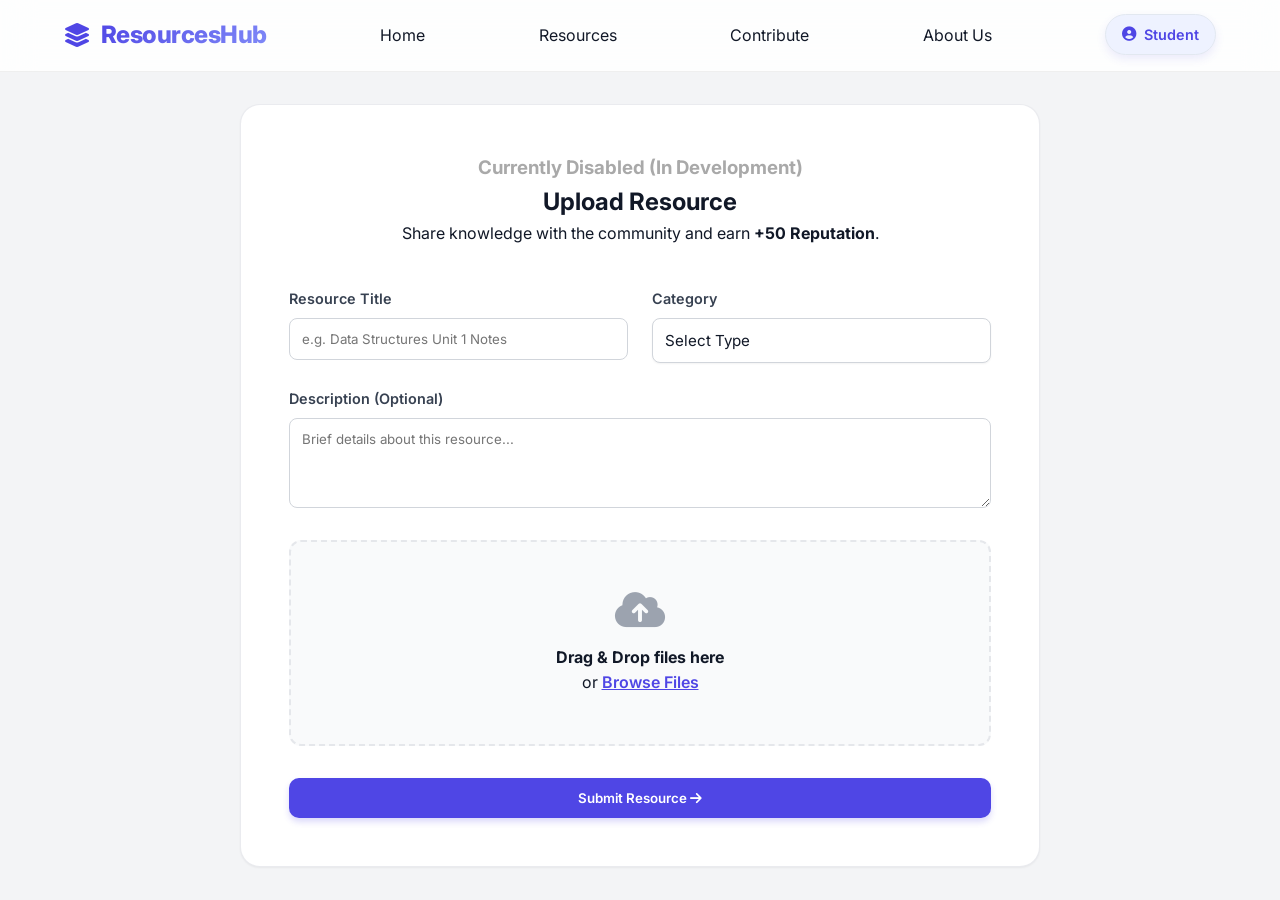
==== contribute.html @ 3573a4fd "Add files via upload" ====
<!DOCTYPE html>
<html lang="en">
<head>
    <meta charset="UTF-8">
    <meta name="viewport" content="width=device-width, initial-scale=1.0">
    <title>Contribute | ResourcesHub</title>
    <link href="https://fonts.googleapis.com/css2?family=Inter:wght@400;500;600;700&display=swap" rel="stylesheet">
    <link href="https://cdnjs.cloudflare.com/ajax/libs/font-awesome/6.4.0/css/all.min.css" rel="stylesheet">
    <link rel="stylesheet" href="style.css">
</head>
<body>

    <div class="mobile-nav-overlay" id="mobileOverlay" onclick="toggleMobileMenu()"></div>

    <header>
        <div class="brand">
            <i class="fas fa-layer-group" style="color: var(--primary);"></i> 
            <span>ResourcesHub</span>
        </div>
            <a href="./">Home</a>
            <a href="./resources">Resources</a>
            <a href="./contribute" class="active">Contribute</a>
            <a href="./#footer">About Us</a>
        </nav>
        <div class="header-actions">
            <div class="user-pill"><i class="fas fa-user-circle"></i> Student</div>
            <button class="hamburger-btn" onclick="toggleMobileMenu()"><i class="fas fa-bars"></i></button>
        </div>
    </header>

    <div class="mobile-menu" id="mobileMenu">
        <div class="mobile-menu-header">
            <span class="brand">Menu</span>
            <button onclick="toggleMobileMenu()"><i class="fas fa-times"></i></button>
        </div>
        <a href="./"><i class="fas fa-home"></i> Home</a>
        <a href="./resources"><i class="fas fa-book-open"></i> Resources</a>
        <a href="./contribute" class="active"><i class="fas fa-upload"></i> Contribute</a>
        <a href="./#footer"><i class="fas fa-info-circle"></i> About Us</a>
    </div>

    <div class="container center-layout">
        <div class="upload-card">
            <div class="upload-header">
                <h3 style="color: darkgray;">Currently Disabled (In Development)</h3>
                <h2>Upload Resource</h2>
                <p>Share knowledge with the community and earn <strong>+50 Reputation</strong>.</p>
            </div>

            <form onsubmit="handleUpload(event)">
                <div class="form-grid">
                    <div class="form-group">
                        <label>Resource Title</label>
                        <input type="text" placeholder="e.g. Data Structures Unit 1 Notes" required>
                    </div>
                    <div class="form-group">
                        <label>Category</label>
                        <div class="select-wrapper">
                            <select required>
                                <option value="" disabled selected>Select Type</option>
                                <option>Notes / Book</option>
                                <option>Question Paper</option>
                                <option>Code Snippet</option>
                            </select>
                        </div>
                    </div>
                </div>

                <div class="form-group">
                    <label>Description (Optional)</label>
                    <textarea rows="4" placeholder="Brief details about this resource..."></textarea>
                </div>

                <div class="drop-zone" id="dropZone">
                    <div class="drop-content">
                        <i class="fas fa-cloud-upload-alt"></i>
                        <h4>Drag & Drop files here</h4>
                        <p>or <span class="browse-link">Browse Files</span></p>
                    </div>
                    <input type="file" id="fileInput" hidden>
                </div>

                <button type="submit" class="btn-primary full-width">
                    Submit Resource <i class="fas fa-arrow-right"></i>
                </button>
            </form>
        </div>
    </div>

    <script src="script.js"></script>
</body>
</html>
---- style.css ----
:root {
  --primary: #4f46e5;
  --primary-hover: #4338ca;
  --primary-light: #eef2ff;
  --secondary: #0f172a;
  --bg-body: #f3f4f6;
  --white: #ffffff;
  --glass-bg: rgba(255, 255, 255, 0.7);
  --card-border: rgba(229, 231, 235, 0.8);
  --text-dark: #111827;
  --text-gray: #4b5563;
  --text-light: #9ca3af;
  --radius: 16px;
  --shadow-sm: 0 1px 2px 0 rgba(0, 0, 0, 0.05);
  --shadow-md: 0 4px 6px -1px rgba(0, 0, 0, 0.1),
    0 2px 4px -1px rgba(0, 0, 0, 0.06);
  --shadow-lg: 0 10px 15px -3px rgba(0, 0, 0, 0.1),
    0 4px 6px -2px rgba(0, 0, 0, 0.05);
}

* {
  margin: 0;
  padding: 0;
  box-sizing: border-box;
}

html {
  scroll-behavior: smooth;
  overflow-x: unset;
}

body {
  width: 100%;
  overflow-x: hidden;
  font-family: "Inter", -apple-system, BlinkMacSystemFont, sans-serif;
  background: var(--bg-body);
  color: var(--text-dark);
  line-height: 1.6;
  display: flex;
  flex-direction: column;
  min-height: 100vh;
  /*-webkit-user-select: none;
  -ms-user-select: none;
  user-select: none;*/
}

a {
  text-decoration: none;
  color: inherit;
  transition: color 0.2s;
}
button,
input,
select,
textarea {
  font-family: inherit;
}

header {
  background: rgba(255, 255, 255, 0.85);
  backdrop-filter: blur(16px) saturate(180%);
  -webkit-backdrop-filter: blur(16px) saturate(180%);
  height: 72px;
  padding: 0 5%;
  width: 100%;
  position: sticky;
  top: 0;
  z-index: 100;
  display: flex;
  align-items: center;
  justify-content: space-between;
  border-bottom: 1px solid rgba(0, 0, 0, 0.06);
  transition: background-color 0.3s ease;
}

header.scrolled {
  box-shadow: 0 4px 20px -2px rgba(0, 0, 0, 0.05);
  background: rgba(255, 255, 255, 0.95);
}

.brand {
  font-weight: 800;
  font-size: 1.5rem;
  display: flex;
  align-items: center;
  gap: 10px;
  letter-spacing: -0.02em;
}

.brand span {
  background: linear-gradient(135deg, var(--primary) 0%, #818cf8 100%);
  -webkit-background-clip: text;
  background-clip: text;
  -webkit-text-fill-color: transparent;
}

.brand:hover i {
  transform: rotate(-10deg) scale(1.1);
}

.desktop-nav {
  display: flex;
  gap: 6px;
  background: rgba(0, 0, 0, 0.02);
  padding: 4px;
  border-radius: 12px;
  border: 1px solid rgba(0, 0, 0, 0.02);
}

.desktop-nav a {
  font-weight: 500;
  font-size: 0.9rem;
  color: #64748b;
  padding: 8px 16px;
  border-radius: 8px;
  transition: all 0.2s cubic-bezier(0.4, 0, 0.2, 1);
  position: relative;
}
.desktop-nav a:hover {
  color: var(--primary);
  background: white;
  box-shadow: 0 2px 5px rgba(0, 0, 0, 0.03);
}
.desktop-nav a.active {
  color: var(--primary);
  background: white;
  font-weight: 600;
  box-shadow: 0 2px 8px rgba(79, 70, 229, 0.15);
}

.desktop-nav a.active::after {
  display: none;
}

.header-actions {
  display: flex;
  align-items: center;
  gap: 16px;
}

.user-pill {
  background: var(--primary-light);
  color: var(--primary);
  transform: translateY(-1px);
  box-shadow: 0 4px 10px rgba(79, 70, 229, 0.1);
  border: 1px solid #e2e8f0;
  padding: 8px 16px;
  border-radius: 50px;
  font-weight: 600;
  font-size: 0.85rem;
  display: flex;
  align-items: center;
  gap: 8px;
  transition: all 0.2s ease;
}

.user-pill i {
  color: var(--primary);
  transition: color 0.2s;
}

.hamburger-btn {
  padding: 8px;
  border-radius: 8px;
  transition: background 0.2s;
}
.hamburger-btn:hover {
  background: #f1f5f9;
}

.header-actions {
  display: flex;
  align-items: center;
  gap: 15px;
}
.user-pill {
  background: var(--primary-light);
  color: var(--primary);
  padding: 8px 16px;
  border-radius: 50px;
  font-weight: 600;
  font-size: 0.9rem;
  white-space: nowrap;
}

.hamburger-btn {
  display: none;
  background: none;
  border: none;
  font-size: 1.5rem;
  color: var(--text-dark);
  cursor: pointer;
  padding: 5px;
}

.mobile-nav-overlay {
  position: fixed;
  top: 0;
  left: 0;
  width: 100%;
  height: 100%;
  background: rgba(0, 0, 0, 0.5);
  z-index: 101;
  display: none;
  opacity: 0;
  transition: opacity 0.3s;
}

.mobile-menu {
  position: fixed;
  top: 0;
  right: -300px;
  width: 280px;
  height: 100%;
  background: var(--white);
  z-index: 102;
  padding: 20px;
  box-shadow: -5px 0 15px rgba(0, 0, 0, 0.1);
  transition: right 0.3s cubic-bezier(0.4, 0, 0.2, 1);
  display: flex;
  flex-direction: column;
  gap: 10px;
}
.mobile-menu-header {
  display: flex;
  justify-content: space-between;
  align-items: center;
  margin-bottom: 20px;
  padding-bottom: 15px;
  border-bottom: 1px solid var(--card-border);
}
.mobile-menu-header button {
  background: none;
  border: none;
  font-size: 1.5rem;
  cursor: pointer;
}
.mobile-menu a {
  padding: 12px 15px;
  border-radius: 8px;
  font-weight: 500;
  color: var(--text-gray);
  display: flex;
  align-items: center;
  gap: 12px;
}
.mobile-menu a.active,
.mobile-menu a:hover {
  background: var(--primary-light);
  color: var(--primary);
}

.mobile-nav-open .mobile-menu {
  right: 0;
}
.mobile-nav-open .mobile-nav-overlay {
  display: block;
  opacity: 1;
}

.container {
  max-width: 1280px;
  width: 100%;
  margin: 2rem auto;
  padding: 0 24px;
  flex: 1;
}

.main-layout {
  display: grid;
  grid-template-columns: 280px 1fr;
  gap: 40px;
}

.center-layout {
  display: flex;
  flex-direction: column;
  align-items: center;
}

.home-hero-container {
  padding-top: 4rem;
  padding-bottom: 4rem;
}
.hero {
  text-align: center;
  max-width: 800px;
  margin: 0 auto;
  width: 100%;
}
.badge-pill {
  display: inline-block;
  background: #dbeafe;
  color: #1e40af;
  font-size: 0.8rem;
  font-weight: 600;
  padding: 6px 12px;
  border-radius: 20px;
  margin-bottom: 20px;
}
.hero h1 {
  font-size: 3.5rem;
  line-height: 1.1;
  margin-bottom: 1.5rem;
  letter-spacing: -0.02em;
  color: var(--text-dark);
}
.gradient-text {
  background: linear-gradient(135deg, var(--primary) 0%, #818cf8 100%);
  -webkit-background-clip: text;
  background-clip: text;
  -webkit-text-fill-color: transparent;
}
.hero-sub {
  color: var(--text-gray);
  font-size: 1.2rem;
  margin-bottom: 3rem;
  max-width: 600px;
  margin-left: auto;
  margin-right: auto;
}

.search-hero-wrapper {
  display: flex;
  flex-direction: column;
  align-items: center;
  gap: 20px;
  margin-bottom: 4rem;
  width: 100%;
}
.search-hero {
  position: relative;
  width: 100%;
  max-width: 600px;
  display: flex;
  align-items: center;
}
.search-hero input {
  width: 100%;
  padding: 18px 24px 18px 50px;
  border-radius: 50px;
  border: 2px solid transparent;
  outline: none;
  box-shadow: var(--shadow-lg);
  font-size: 1rem;
  transition: all 0.3s;
}
.search-icon {
  position: absolute;
  left: 20px;
  color: #9ca3af;
  font-size: 1.1rem;
}
.search-hero input:focus {
  border-color: var(--primary);
}
.search-hero button {
  position: absolute;
  right: 8px;
  top: 8px;
  bottom: 8px;
  background: var(--primary);
  color: white;
  border: none;
  padding: 0 24px;
  border-radius: 40px;
  cursor: pointer;
  font-weight: 600;
  font-size: 1rem;
  transition: background 0.2s;
}
.search-hero button:hover {
  background: var(--primary-hover);
}

.section-header-center {
  margin-bottom: 15px;
}
.dashboard-grid {
  display: grid;
  grid-template-columns: repeat(auto-fit, minmax(160px, 1fr));
  gap: 20px;
  width: 100%;
}
.stat-card {
  background: white;
  padding: 1.5rem;
  border-radius: var(--radius);
  border: 1px solid var(--card-border);
  text-align: center;
  transition: all 0.3s ease;
  display: flex;
  flex-direction: column;
  align-items: center;
  gap: 15px;
}
.stat-card:hover {
  transform: translateY(-5px);
  box-shadow: var(--shadow-md);
  border-color: var(--primary);
}
.icon-box {
  width: 60px;
  height: 60px;
  border-radius: 50%;
  display: flex;
  align-items: center;
  justify-content: center;
  font-size: 1.5rem;
  margin-bottom: 5px;
}

.bg-gray {
  background: #f3f4f6;
  color: #4b5563;
}
.bg-red {
  background: #fee2e2;
  color: #ef4444;
}
.bg-orange {
  background: #ffedd5;
  color: #f97316;
}
.bg-teal {
  background: #ccfbf1;
  color: #14b8a6;
}
.bg-blue {
  background: #dbeafe;
  color: #3b82f6;
}
.bg-purple {
  background: #f3e8ff;
  color: #a855f7;
}
.bg-emerald {
  background: #d1fae5;
  color: #059669;
}
.bg-rose {
  background: #ffe4e6;
  color: #e11d48;
}

.sidebar-sticky {
  position: sticky;
  top: 100px;
  display: flex;
  flex-direction: column;
  gap: 30px;
}

.filter-group h3 {
  font-size: 0.85rem;
  text-transform: uppercase;
  color: #9ca3af;
  margin-bottom: 15px;
  letter-spacing: 0.05em;
  font-weight: 700;
  display: flex;
  justify-content: center;
  align-items: center;
  gap: 8px;
}

.input-group {
  display: inline-grid;
  width: 48%;
  margin-bottom: 20px;
}

.input-group label {
  display: block;
  font-size: 0.85rem;
  font-weight: 600;
  color: var(--text-dark);
  margin-bottom: 8px;
  margin-left: 4px;
}

.select-wrapper {
  position: relative;
  width: 100%;
}

.select-wrapper select {
  width: 100%;
  padding: 14px 40px 14px 16px;
  font-size: 0.95rem;
  color: var(--text-dark);
  background-color: white;
  border: 1px solid #e5e7eb;
  border-radius: 12px;
  appearance: none;
  -webkit-appearance: none;
  -moz-appearance: none;
  transition: all 0.3s cubic-bezier(0.4, 0, 0.2, 1);
  box-shadow: var(--shadow-sm);
  cursor: pointer;
  outline: none;
}

.select-wrapper select:hover {
  border-color: #cbd5e1;
  background-color: #f8fafc;
  transform: translateY(-1px);
  box-shadow: var(--shadow-md);
}

.select-wrapper select:focus {
  border-color: var(--primary);
  box-shadow: 0 0 0 4px var(--primary-light);
  background-color: white;
}

.custom-arrow {
  position: absolute;
  right: 16px;
  top: 50%;
  transform: translateY(-50%);
  color: #9ca3af;
  font-size: 0.8rem;
  pointer-events: none;
  transition: transform 0.3s ease, color 0.3s ease;
}

.select-wrapper select:focus + .custom-arrow {
  transform: translateY(-50%) rotate(180deg);
  color: var(--primary);
}

select option {
  padding: 12px;
  background: white;
  color: var(--text-dark);
}

.page-header {
  display: flex;
  justify-content: space-between;
  align-items: flex-end;
  margin-bottom: 2rem;
  flex-wrap: wrap;
  gap: 20px;
}
.header-content h1 {
  font-size: 2rem;
  margin-bottom: 5px;
}
.header-content p {
  color: var(--text-gray);
}

.search-bar-wrapper {
  position: relative;
  width: 300px;
}
.search-bar-wrapper i {
  position: absolute;
  left: 15px;
  top: 50%;
  transform: translateY(-50%);
  color: #9ca3af;
}
.search-bar-wrapper input {
  width: 100%;
  padding: 12px 12px 12px 40px;
  border-radius: 10px;
  border: 1px solid #e5e7eb;
  outline: none;
  transition: 0.2s;
}
.search-bar-wrapper input:focus {
  border-color: var(--primary);
}

.category-pills {
  display: flex;
  gap: 10px;
  margin-bottom: 2rem;
  flex-wrap: wrap;
  justify-content: center;
  overflow-x: visible;
  height: auto;
  overflow-x: auto;
  padding-bottom: 5px;
  scrollbar-width: none;
}
.category-pills::-webkit-scrollbar {
  display: none;
}

.pill {
  background: white;
  border: 1px solid #e5e7eb;
  padding: 8px 20px;
  border-radius: 50px;
  font-size: 0.9rem;
  font-weight: 500;
  color: var(--text-gray);
  cursor: pointer;
  white-space: nowrap;
  transition: 0.2s;
  flex-shrink: 0;
}
.pill:hover {
  background: #f9fafb;
  border-color: #d1d5db;
}
.pill.active {
  background: var(--primary);
  color: white;
  border-color: var(--primary);
}

.resource-grid {
  display: grid;
  grid-template-columns: repeat(auto-fill, minmax(260px, 1fr));
  gap: 24px;
  width: 100%;
}
.card {
  background: white;
  border: 1px solid var(--card-border);
  border-radius: 16px;
  padding: 1.5rem;
  transition: 0.3s;
  display: flex;
  flex-direction: column;
  position: relative;
  overflow: hidden;
}

.card:hover {
  transform: translateY(-4px);
  box-shadow: var(--shadow-lg);
  border-color: rgba(79, 70, 229, 0.3);
}

.card-top {
  display: flex;
  justify-content: space-between;
  align-items: flex-start;
  margin-bottom: 15px;
}
.card-icon {
  width: 40px;
  height: 40px;
  border-radius: 10px;
  display: flex;
  align-items: center;
  justify-content: center;
  font-size: 1.2rem;
}
.card h4 {
  font-size: 1.1rem;
  margin-bottom: 8px;
  line-height: 1.4;
  color: #111827;
}
.meta-info {
  font-size: 0.85rem;
  color: #6b7280;
  margin-bottom: 20px;
  display: flex;
  align-items: center;
  gap: 8px;
}

.btn-primary {
  background: var(--primary);
  color: white;
  border: none;
  padding: 12px 24px;
  border-radius: 10px;
  font-weight: 600;
  cursor: pointer;
  transition: 0.2s;
  box-shadow: 0 4px 6px rgba(79, 70, 229, 0.2);
  width: 100%;
}
.btn-primary:hover {
  background: var(--primary-hover);
  transform: translateY(-1px);
}

.btn-secondary {
  display: inline-block;
  color: var(--primary);
  font-weight: 600;
  padding: 10px 20px;
  border-radius: 50px;
  background: white;
  border: 1px solid var(--primary-light);
  transition: 0.2s;
  cursor: pointer;
}
.btn-secondary:hover {
  background: var(--primary-light);
}

.btn-small {
  background-color: #eef2ff;
  color: #4f46e5;
  border: 1px solid transparent;
  padding: 10px 18px;
  border-radius: 8px;
  font-size: 0.85rem;
  font-weight: 600;
  width: 100%;
  text-align: center;
  display: flex;
  align-items: center;
  justify-content: center;
  gap: 8px;
  margin-top: auto;
  transition: all 0.2s cubic-bezier(0.4, 0, 0.2, 1);
}

.btn-small:hover {
  background-color: #4f46e5;
  color: #ffffff;
  transform: translateY(-2px);
  box-shadow: 0 4px 12px rgba(79, 70, 229, 0.3);
}

.btn-small:active {
  transform: translateY(0);
}

.code-widget {
  background: #1e293b;
  border-radius: 12px;
  border: 1px solid #334155;
  overflow: hidden;
  box-shadow: var(--shadow-md);
}
.widget-header {
  background: #0f172a;
  padding: 12px 16px;
  display: flex;
  justify-content: space-between;
  align-items: center;
  border-bottom: 1px solid #334155;
  color: #f1f5f9;
  font-size: 0.85rem;
  font-weight: 600;
}
.text-yellow {
  color: #f59e0b;
}
.copy-btn-mini {
  background: none;
  border: none;
  color: #94a3b8;
  cursor: pointer;
}
.copy-btn-mini:hover {
  color: white;
}
.code-scroll-area {
  padding: 16px;
  overflow-x: auto;
  overflow-y: auto;
  max-height: 40vh;
  background: #1e293b;
  scrollbar-width: thin;
  scrollbar-color: #475569 #1e293b;
}

.code-scroll-area::-webkit-scrollbar {
  width: 8px;
  height: 8px;
}

.code-scroll-area::-webkit-scrollbar-track {
  background: #1e293b;
}

.code-scroll-area::-webkit-scrollbar-thumb {
  background-color: #475569;
  border-radius: 4px;
  border: 2px solid #1e293b;
}

.code-scroll-area::-webkit-scrollbar-thumb:hover {
  background-color: #64748b;
}
.code-scroll-area pre {
  margin: 0;
}
.code-scroll-area code {
  font-family: "Consolas", monospace;
  font-size: 0.8rem;
  line-height: 1.5;
  color: #e2e8f0;
}

.m-code-scroll-area {
  padding: 16px;
  overflow-x: auto;
  overflow-y: auto;
  background: #1e293b;
  scrollbar-width: thin;
  scrollbar-color: #475569 #1e293b;
}

.m-code-scroll-area::-webkit-scrollbar {
  width: 8px;
  height: 8px;
}

.m-code-scroll-area::-webkit-scrollbar-track {
  background: #1e293b;
}

.m-code-scroll-area::-webkit-scrollbar-thumb {
  background-color: #475569;
  border-radius: 4px;
  border: 2px solid #1e293b;
}

.m-code-scroll-area::-webkit-scrollbar-thumb:hover {
  background-color: #64748b;
}
.m-code-scroll-area pre {
  margin: 0;
}
.m-code-scroll-area code {
  font-family: "Consolas", monospace;
  font-size: 0.8rem;
  line-height: 1.5;
  color: #e2e8f0;
}
.kwd {
  color: #c678dd;
}
.str {
  color: #98c379;
}
.cmt {
  color: #5c6370;
}

.toast {
  visibility: hidden;
  min-width: 250px;
  background-color: var(--secondary);
  color: #fff;
  text-align: center;
  border-radius: 50px;
  padding: 12px 24px;
  position: fixed;
  z-index: 10001;
  left: 50%;
  bottom: 30px;
  transform: translateX(-50%) translateY(20px);
  font-size: 0.9rem;
  font-weight: 500;
  box-shadow: 0 10px 15px -3px rgba(0, 0, 0, 0.3);
  opacity: 0;
  transition: all 0.3s cubic-bezier(0.4, 0, 0.2, 1);
  display: flex;
  align-items: center;
  justify-content: center;
  gap: 10px;
}

.toast.show {
  visibility: visible;
  opacity: 1;
  transform: translateX(-50%) translateY(0);
}

.toast i {
  color: var(--primary);
}

.upload-card {
  background: white;
  width: 100%;
  max-width: 800px;
  padding: 3rem;
  border-radius: 20px;
  border: 1px solid var(--card-border);
  box-shadow: var(--shadow-sm);
}
.upload-header {
  text-align: center;
  margin-bottom: 2.5rem;
}
.form-grid {
  display: grid;
  grid-template-columns: 1fr 1fr;
  gap: 24px;
}
.form-group {
  margin-bottom: 1.5rem;
}
.form-group label {
  display: block;
  margin-bottom: 8px;
  font-weight: 600;
  font-size: 0.9rem;
  color: #374151;
}
.form-group input,
.form-group textarea,
.form-group select {
  width: 100%;
  padding: 12px;
  border: 1px solid #d1d5db;
  border-radius: 8px;
  outline: none;
  transition: 0.2s;
}
.form-group input:focus,
.form-group textarea:focus {
  border-color: var(--primary);
  box-shadow: 0 0 0 3px var(--primary-light);
}

.drop-zone {
  border: 2px dashed #e5e7eb;
  padding: 3rem 1rem;
  text-align: center;
  border-radius: 12px;
  margin-bottom: 2rem;
  cursor: pointer;
  transition: 0.3s;
  background: #f9fafb;
}
.drop-zone:hover {
  border-color: var(--primary);
  background: var(--primary-light);
}
.drop-content i {
  font-size: 2.5rem;
  color: var(--text-light);
  margin-bottom: 15px;
}
.browse-link {
  color: var(--primary);
  font-weight: 600;
  text-decoration: underline;
}

.modern-footer {
  background: #0f172a;
  color: white;
  padding: 60px 0 30px;
  margin-top: auto;
}
.footer-container {
  max-width: 1280px;
  margin: 0 auto;
  padding: 0 24px;
  display: grid;
  grid-template-columns: 1.5fr 1fr 1fr 1fr;
  gap: 50px;
}
.footer-col h4 {
  font-size: 0.85rem;
  text-transform: uppercase;
  color: #94a3b8;
  margin-bottom: 20px;
  font-weight: 700;
  letter-spacing: 0.05em;
}
.logo {
  font-size: 1.5rem;
  font-weight: 800;
  color: white;
  margin-bottom: 15px;
}
.logo .highlight {
  color: var(--primary);
}
.bio {
  color: #94a3b8;
  font-size: 0.9rem;
  line-height: 1.6;
  margin-bottom: 20px;
  max-width: 300px;
}
.footer-links {
  list-style: none;
}
.footer-links li {
  margin-bottom: 12px;
}
.footer-links a {
  color: #cbd5e1;
  font-size: 0.9rem;
  transition: 0.2s;
}
.footer-links a:hover {
  color: var(--primary);
  display: inline-block;
  padding-left: 10px;
  font-size: 0.9rem;
}

.btn-contact {
  display: inline-flex;
  align-items: center;
  gap: 8px;
  color: #fff;
  font-weight: 600;
  font-size: 14px;
  transition: 0.3s;
}
.btn-contact:hover {
  color: var(--primary);
  gap: 12px;
}

.review-form-card {
  background: rgba(255, 255, 255, 0.05);
  padding: 15px;
  border-radius: 12px;
  border: 1px solid rgba(255, 255, 255, 0.1);
}
.star-rating {
  display: flex;
  flex-direction: row-reverse;
  justify-content: flex-end;
  gap: 8px;
  margin-bottom: 10px;
}
.star-rating input {
  display: none;
}
.star-rating label {
  cursor: pointer;
  color: #475569;
  font-size: 1.2rem;
  transition: color 0.2s;
  display: inline-block;
}
.star-rating label:hover,
.star-rating label:hover ~ label,
.star-rating input:checked ~ label {
  color: #fbbf24;
}

.review-form-card textarea {
  background: rgba(255, 255, 255, 0.1);
  border: 1px solid rgba(255, 255, 255, 0.1);
  color: white;
  width: 100%;
  border-radius: 8px;
  padding: 10px;
  margin-bottom: 10px;
  resize: none;
  font-family: inherit;
}
.btn-submit {
  background: var(--primary);
  width: 100%;
  border: none;
  padding: 10px;
  border-radius: 6px;
  color: white;
  font-weight: 600;
  cursor: pointer;
}

.social-links {
  display: flex;
  gap: 12px;
}
.social-btn {
  width: 36px;
  height: 36px;
  border-radius: 50%;
  background: rgba(255, 255, 255, 0.1);
  display: flex;
  align-items: center;
  justify-content: center;
  color: white;
  transition: 0.3s;
}
.social-btn:hover {
  background: var(--primary);
  transform: translateY(-3px);
}

.center-code {
  display: none;
  flex-direction: column;
  justify-content: center;
  align-items: center;
  position: fixed;
  top: 0;
  left: 0;
  width: 100vw;
  height: 100vh;
  background-color: rgba(15, 23, 42, 0.85);
  backdrop-filter: blur(8px);
  -webkit-backdrop-filter: blur(8px);
  z-index: 9999;
}

.center-code .code-widget {
  width: 90%;
  max-width: 600px;
  height: 70vh;
  background: #1e293b;
  border-radius: 12px;
  border: 1px solid #334155;
  overflow: hidden;
  box-shadow: 0 20px 25px -5px rgba(0, 0, 0, 0.1),
    0 10px 10px -5px rgba(0, 0, 0, 0.04);
  display: flex;
  flex-direction: column;
}

.center-code .code-scroll-area {
  flex: 1;
  overflow: auto;
  padding: 1rem;
}

.close-button {
  margin-top: 20px;
  background: none;
  border: none;
  cursor: pointer;
  font-size: 2.5rem;
  color: #94a3b8;
  transition: color 0.3s ease, transform 0.2s ease;
}

.close-button:hover {
  color: #ef4444;
  transform: scale(1.1);
}

.close-button:active {
  transform: scale(0.95);
}

@media (max-width: 1024px) {
  .container {
    padding: 0 20px;
  }
  .hero h1 {
    font-size: 2.8rem;
  }
  .main-layout {
    grid-template-columns: 240px 1fr;
    gap: 30px;
  }
  .footer-container {
    grid-template-columns: 1fr 1fr;
    gap: 40px;
  }
}

@media (max-width: 768px) {
  .desktop-nav,
  .user-pill {
    display: none;
  }
  .hamburger-btn {
    display: block;
  }

  .main-layout {
    grid-template-columns: 1fr;
  }
  .sidebar {
    display: none;
  }

  .hero h1 {
    font-size: 2.2rem;
  }
  .hero-sub {
    font-size: 1rem;
  }

  .page-header {
    flex-direction: column;
    align-items: flex-start;
  }
  .search-bar-wrapper {
    width: 100%;
  }

  .form-grid {
    grid-template-columns: 1fr;
  }
  .upload-card {
    padding: 1.5rem;
  }

  .footer-container {
    grid-template-columns: 1fr;
    text-align: center;
  }
  .social-links,
  .star-rating {
    justify-content: center;
  }
  .bio {
    margin: 0 auto 20px;
  }
}

@media (max-width: 480px) {
  .platform {
    display: none;
  }

  .resource-grid {
    grid-template-columns: 1fr;
  }

  .dashboard-grid {
    grid-template-columns: 1fr 1fr;
  }

  .search-hero input {
    padding: 14px 14px 14px 40px;
    font-size: 0.9rem;
  }
  .search-hero button {
    padding: 0 16px;
    font-size: 0.9rem;
  }

  .btn-secondary {
    width: 100%;
    text-align: center;
  }
  .hero-cta-group {
    flex-direction: column;
    gap: 10px;
  }
  .or-divider {
    display: none;
  }
}
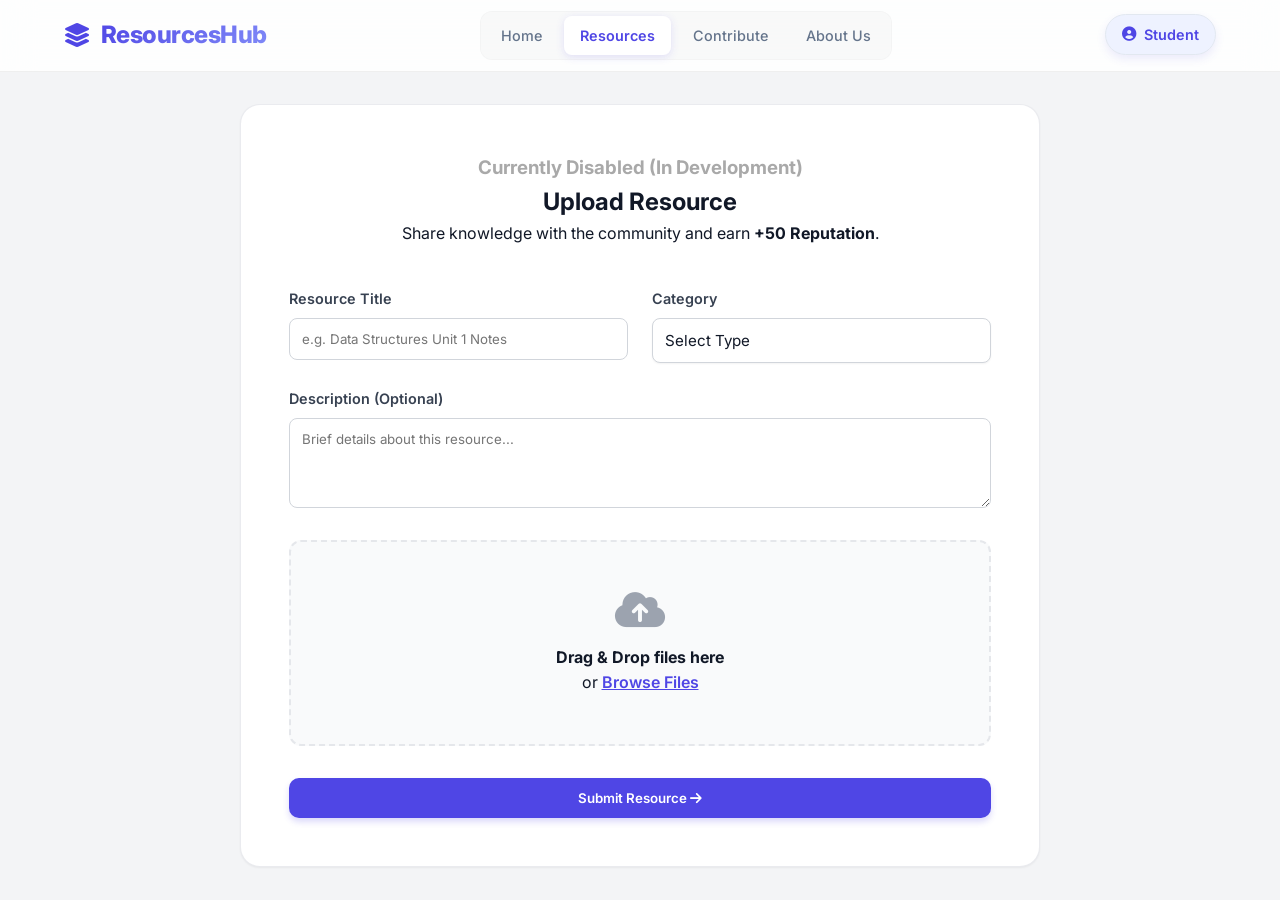
==== commit e3310061: "Update contribute.html" ====
--- a/contribute.html
+++ b/contribute.html
@@ -17,9 +17,10 @@
             <i class="fas fa-layer-group" style="color: var(--primary);"></i> 
             <span>ResourcesHub</span>
         </div>
+        <nav class="desktop-nav">
             <a href="./">Home</a>
-            <a href="./resources">Resources</a>
-            <a href="./contribute" class="active">Contribute</a>
+            <a href="./resources" class="active">Resources</a>
+            <a href="./contribute">Contribute</a>
             <a href="./#footer">About Us</a>
         </nav>
         <div class="header-actions">
@@ -89,4 +90,5 @@
 
     <script src="script.js"></script>
 </body>
-</html>+
+</html>
